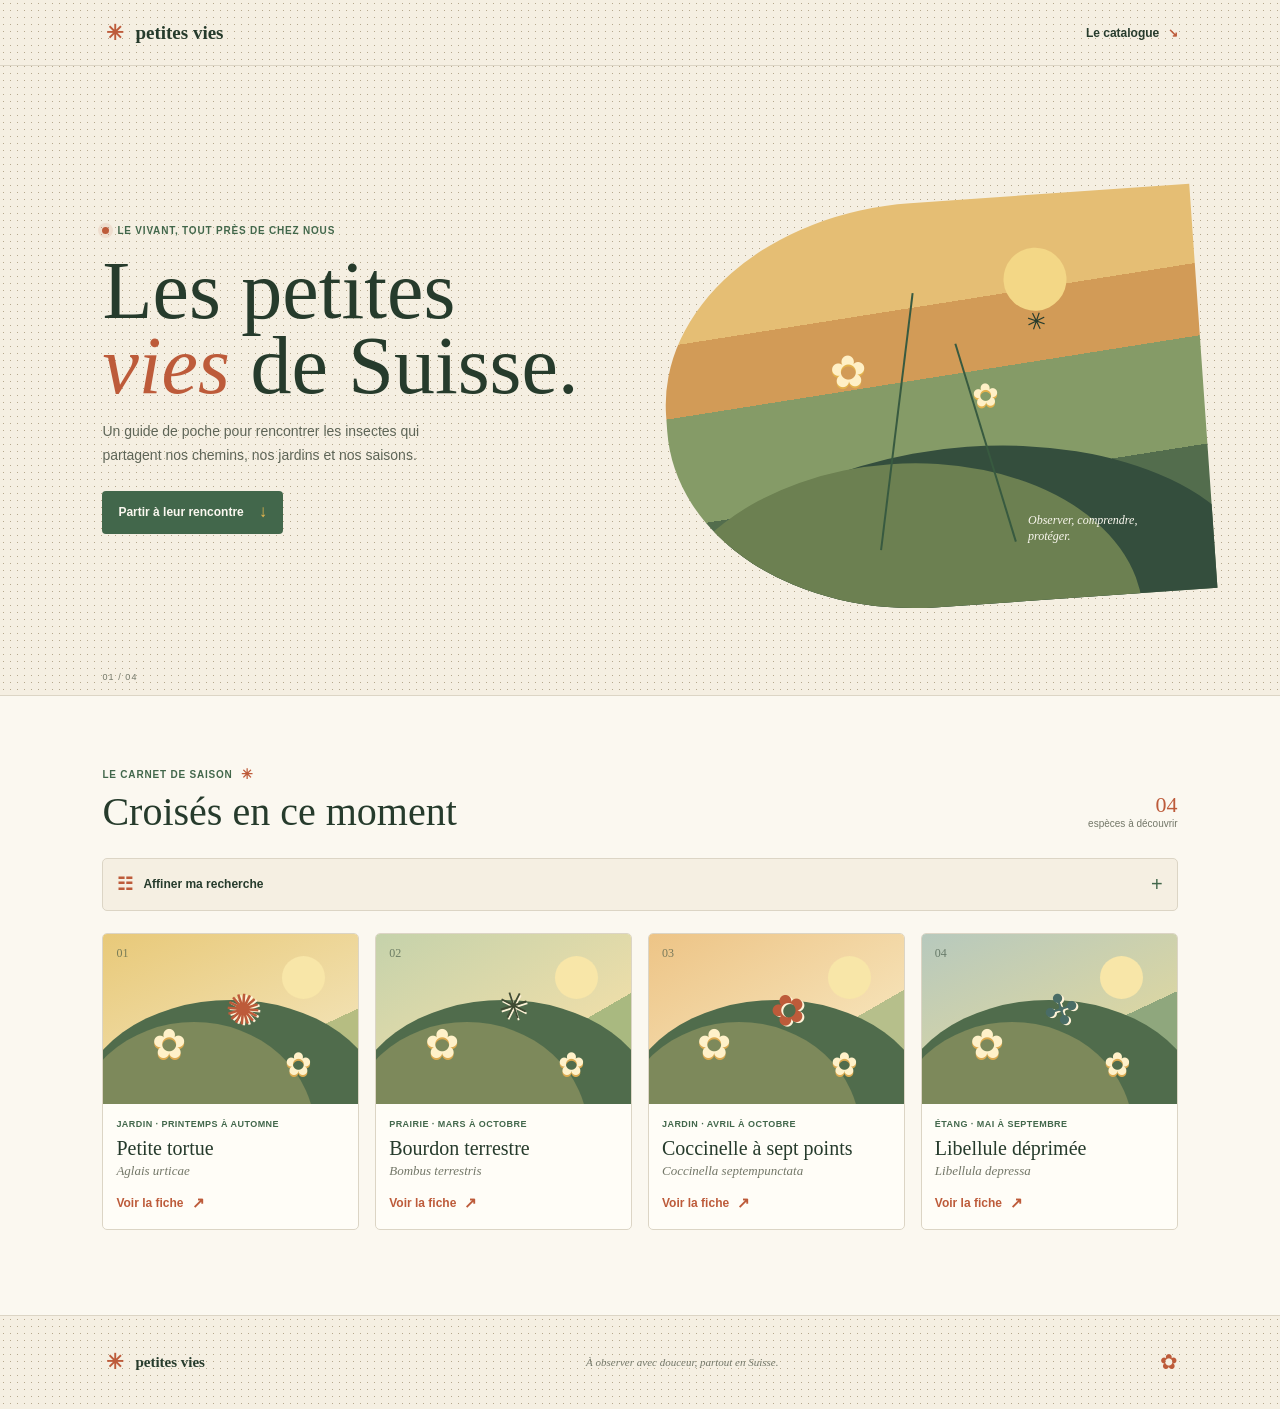
==== application/Design/maquettes/accueil.html @ d9ea221c "mise en page pour le rendu (pas terminé)" ====
<!doctype html>
<html lang="fr">
<head>
	<meta charset="utf-8">
	<meta name="viewport" content="width=device-width, initial-scale=1">
	<meta name="theme-color" content="#f5efe2">
	<title>Petites vies — Insectes de Suisse</title>
	<link rel="stylesheet" href="css/smth.css">
</head>
<body>
	<header class="site-header">
		<a class="wordmark" href="accueil.html" aria-label="Petites vies, accueil">
			<span class="wordmark-mark" aria-hidden="true">✳</span>
			<span>petites vies</span>
		</a>
		<a class="about-link" href="#catalogue">Le catalogue <span aria-hidden="true">↘</span></a>
	</header>

	<main>
		<section class="intro" aria-labelledby="page-title">
			<div class="intro-copy">
				<p class="eyebrow"><span class="eyebrow-dot"></span> Le vivant, tout près de chez nous</p>
				<h1 id="page-title">Les petites<br><em>vies</em> de Suisse.</h1>
				<p class="intro-text">Un guide de poche pour rencontrer les insectes qui partagent nos chemins, nos jardins et nos saisons.</p>
				<a class="scroll-link" href="#catalogue">Partir à leur rencontre <span aria-hidden="true">↓</span></a>
			</div>
			<div class="intro-still-life" role="img" aria-label="Illustration décorative d'une prairie ensoleillée">
				<span class="sun"></span>
				<span class="stem stem-one"></span>
				<span class="stem stem-two"></span>
				<span class="petal petal-one">✿</span>
				<span class="petal petal-two">✿</span>
				<span class="bee" aria-hidden="true">✳</span>
				<span class="still-life-caption">Observer, comprendre,<br>protéger.</span>
			</div>
			<span class="intro-index" aria-hidden="true">01 / 04</span>
		</section>

		<section class="catalogue" id="catalogue" aria-labelledby="catalogue-title">
			<div class="section-heading">
				<div>
					<p class="eyebrow">Le carnet de saison <span class="season-mark">✳</span></p>
					<h2 id="catalogue-title">Croisés en ce moment</h2>
				</div>
				<p class="result-count"><strong>04</strong> espèces à découvrir</p>
			</div>

			<details class="filter">
				<summary><span class="filter-icon" aria-hidden="true">☷</span> Affiner ma recherche <span class="filter-plus" aria-hidden="true">+</span></summary>
				<form class="filter-options" action="#catalogue">
					<label>Où les trouver
						<select name="region">
							<option>Toute la Suisse</option>
							<option>Jardin et prairie</option>
							<option>Forêt et lisière</option>
							<option>Montagne</option>
						</select>
					</label>
					<label>Quand les observer
						<select name="season">
							<option>Toute l’année</option>
							<option>Printemps</option>
							<option>Été</option>
							<option>Automne</option>
						</select>
					</label>
					<label>Cycle de vie
						<select name="cycle">
							<option>Tous les cycles</option>
							<option>Métamorphose complète</option>
							<option>Métamorphose incomplète</option>
						</select>
					</label>
					<button class="apply-filter" type="submit">Voir les espèces <span aria-hidden="true">→</span></button>
				</form>
			</details>

			<div class="species-grid">
				<article class="species-card card-butterfly">
					<div class="species-art art-butterfly" role="img" aria-label="Papillon aux ailes orange dans une prairie">
						<span class="art-sun"></span><span class="art-flower flower-a">✿</span><span class="art-flower flower-b">✿</span><span class="art-insect">✺</span>
						<span class="art-number">01</span>
					</div>
					<div class="species-info">
						<p class="species-meta">Jardin · Printemps à automne</p>
						<h3>Petite tortue</h3>
						<p class="latin-name">Aglais urticae</p>
						<a class="more-link" href="voirplus.html?espece=petite-tortue">Voir la fiche <span aria-hidden="true">↗</span></a>
					</div>
				</article>

				<article class="species-card card-bee">
					<div class="species-art art-bee" role="img" aria-label="Bourdon en vol près de fleurs">
						<span class="art-sun"></span><span class="art-flower flower-a">✿</span><span class="art-flower flower-b">✿</span><span class="art-insect">✳</span>
						<span class="art-number">02</span>
					</div>
					<div class="species-info">
						<p class="species-meta">Prairie · Mars à octobre</p>
						<h3>Bourdon terrestre</h3>
						<p class="latin-name">Bombus terrestris</p>
						<a class="more-link" href="voirplus.html?espece=bourdon-terrestre">Voir la fiche <span aria-hidden="true">↗</span></a>
					</div>
				</article>

				<article class="species-card card-ladybird">
					<div class="species-art art-ladybird" role="img" aria-label="Coccinelle posée sur une feuille">
						<span class="art-sun"></span><span class="art-flower flower-a">✿</span><span class="art-flower flower-b">✿</span><span class="art-insect">✿</span>
						<span class="art-number">03</span>
					</div>
					<div class="species-info">
						<p class="species-meta">Jardin · Avril à octobre</p>
						<h3>Coccinelle à sept points</h3>
						<p class="latin-name">Coccinella septempunctata</p>
						<a class="more-link" href="voirplus.html?espece=coccinelle-sept-points">Voir la fiche <span aria-hidden="true">↗</span></a>
					</div>
				</article>

				<article class="species-card card-dragonfly">
					<div class="species-art art-dragonfly" role="img" aria-label="Libellule près d'un point d'eau">
						<span class="art-sun"></span><span class="art-flower flower-a">✿</span><span class="art-flower flower-b">✿</span><span class="art-insect">✣</span>
						<span class="art-number">04</span>
					</div>
					<div class="species-info">
						<p class="species-meta">Étang · Mai à septembre</p>
						<h3>Libellule déprimée</h3>
						<p class="latin-name">Libellula depressa</p>
						<a class="more-link" href="voirplus.html?espece=libellule-deprimee">Voir la fiche <span aria-hidden="true">↗</span></a>
					</div>
				</article>
			</div>
		</section>
	</main>

	<footer class="site-footer">
		<a class="wordmark footer-wordmark" href="accueil.html"><span class="wordmark-mark" aria-hidden="true">✳</span><span>petites vies</span></a>
		<p>À observer avec douceur, partout en Suisse.</p>
		<span class="footer-flower" aria-hidden="true">✿</span>
	</footer>
</body>
</html>
---- application/Design/maquettes/css/smth.css ----
:root {
	color-scheme: light;
	--paper: #f5efe2;
	--paper-light: #fbf8f0;
	--ink: #263b2c;
	--muted: #737768;
	--leaf: #42674b;
	--leaf-light: #dce5cf;
	--tomato: #bd5b3a;
	--honey: #e6b64e;
	--line: #dcd5c5;
	--serif: Georgia, "Times New Roman", serif;
	--sans: "Trebuchet MS", "Segoe UI", sans-serif;
}

* {
	box-sizing: border-box;
}

html {
	scroll-behavior: smooth;
}

body {
	margin: 0;
	color: var(--ink);
	background-color: var(--paper);
	background-image: radial-gradient(#b5a88d 0.55px, transparent 0.55px);
	background-size: 7px 7px;
	font-family: var(--sans);
	-webkit-font-smoothing: antialiased;
}

a {
	color: inherit;
}

.site-header,
.site-footer {
	display: flex;
	align-items: center;
	justify-content: space-between;
	padding: 18px 22px;
}

.site-header {
	border-bottom: 1px solid var(--line);
}

.wordmark {
	display: inline-flex;
	align-items: center;
	gap: 8px;
	color: var(--ink);
	font-family: var(--serif);
	font-size: 19px;
	font-weight: 700;
	text-decoration: none;
}

.wordmark-mark {
	display: grid;
	width: 25px;
	aspect-ratio: 1;
	place-items: center;
	border-radius: 50%;
	color: var(--tomato);
	font-family: var(--sans);
	font-size: 21px;
}

.about-link,
.scroll-link,
.more-link {
	font-size: 12px;
	font-weight: 700;
	text-decoration: none;
}

.about-link span {
	margin-left: 5px;
	color: var(--tomato);
}

.intro {
	position: relative;
	display: grid;
	min-height: 670px;
	padding: 42px 22px 48px;
	align-items: center;
	overflow: hidden;
	border-bottom: 1px solid var(--line);
}

.intro-copy {
	position: relative;
	z-index: 1;
	max-width: 540px;
}

.eyebrow {
	display: flex;
	align-items: center;
	gap: 8px;
	margin: 0 0 18px;
	color: var(--leaf);
	font-size: 10px;
	font-weight: 800;
	letter-spacing: 0.08em;
	text-transform: uppercase;
}

.eyebrow-dot {
	width: 7px;
	aspect-ratio: 1;
	border-radius: 50%;
	background: var(--tomato);
	box-shadow: 0 0 0 4px #bd5b3a1c;
}

h1,
h2,
h3,
p {
	margin-top: 0;
}

h1,
h2,
h3 {
	font-family: var(--serif);
	font-weight: 500;
}

h1 {
	margin-bottom: 17px;
	font-size: clamp(52px, 14vw, 74px);
	line-height: 0.91;
}

h1 em {
	color: var(--tomato);
	font-weight: 400;
}

.intro-text {
	max-width: 350px;
	margin-bottom: 23px;
	color: #5e6557;
	font-size: 14px;
	line-height: 1.7;
}

.scroll-link {
	display: inline-flex;
	min-height: 43px;
	align-items: center;
	gap: 15px;
	padding: 0 16px;
	border-radius: 4px;
	background: var(--leaf);
	color: var(--paper-light);
	transition: background 160ms ease, transform 160ms ease;
}

.scroll-link:hover {
	transform: translateY(-2px);
	background: var(--ink);
}

.scroll-link span {
	color: var(--honey);
	font-size: 17px;
}

.intro-still-life {
	position: absolute;
	right: -13%;
	bottom: 29px;
	width: 78%;
	height: 270px;
	overflow: hidden;
	border-radius: 48% 0 0 48%;
	background: linear-gradient(175deg, #e5be74 0 28%, #d29b57 28% 44%, #859b67 44% 68%, #536d4d 68%);
	transform: rotate(-4deg);
}

.intro-still-life::before,
.intro-still-life::after {
	position: absolute;
	content: "";
	border-radius: 50%;
}

.intro-still-life::before {
	right: -8%;
	bottom: -39%;
	width: 105%;
	height: 78%;
	background: #344e3d;
}

.intro-still-life::after {
	right: 14%;
	bottom: -44%;
	width: 90%;
	height: 80%;
	background: #6c8051;
}

.sun {
	position: absolute;
	top: 13%;
	right: 24%;
	width: 63px;
	aspect-ratio: 1;
	border-radius: 50%;
	background: #f3d786;
}

.stem {
	position: absolute;
	z-index: 2;
	bottom: 15%;
	width: 2px;
	height: 64%;
	background: #385a40;
	transform-origin: bottom;
}

.stem-one {
	left: 38%;
	transform: rotate(11deg);
}

.stem-two {
	left: 63%;
	height: 51%;
	transform: rotate(-13deg);
}

.petal {
	position: absolute;
	z-index: 3;
	color: #fff0c6;
	font-size: 44px;
	text-shadow: 0 2px 0 #e3b24d;
}

.petal-one {
	top: 34%;
	left: 31%;
}

.petal-two {
	top: 44%;
	left: 57%;
	font-size: 32px;
}

.bee {
	position: absolute;
	z-index: 4;
	top: 28%;
	left: 68%;
	color: var(--ink);
	font-size: 24px;
	transform: rotate(23deg);
}

.still-life-caption {
	position: absolute;
	z-index: 4;
	right: 14%;
	bottom: 13%;
	color: var(--paper-light);
	font-family: var(--serif);
	font-size: 12px;
	font-style: italic;
	line-height: 1.35;
	transform: rotate(4deg);
}

.intro-index {
	position: absolute;
	bottom: 13px;
	left: 22px;
	color: var(--muted);
	font-size: 9px;
	letter-spacing: 0.12em;
}

.catalogue {
	padding: 54px 22px 66px;
	background: var(--paper-light);
}

.section-heading {
	display: flex;
	align-items: flex-end;
	justify-content: space-between;
	gap: 12px;
	margin-bottom: 22px;
}

.section-heading .eyebrow {
	margin-bottom: 10px;
}

.season-mark {
	color: var(--tomato);
	font-size: 14px;
}

h2 {
	max-width: 320px;
	margin-bottom: 0;
	font-size: 34px;
	line-height: 1.02;
}

.result-count {
	flex: none;
	margin: 0 0 4px;
	color: var(--muted);
	font-size: 10px;
	text-align: right;
}

.result-count strong {
	display: block;
	color: var(--tomato);
	font-family: var(--serif);
	font-size: 22px;
	font-weight: 500;
}

.filter {
	margin-bottom: 22px;
	border: 1px solid var(--line);
	border-radius: 5px;
	background: #f5efe2;
}

.filter summary {
	display: flex;
	min-height: 51px;
	align-items: center;
	gap: 10px;
	padding: 0 14px;
	cursor: pointer;
	font-size: 12px;
	font-weight: 700;
	list-style: none;
}

.filter summary::-webkit-details-marker {
	display: none;
}

.filter-icon {
	color: var(--tomato);
	font-size: 18px;
}

.filter-plus {
	margin-left: auto;
	color: var(--leaf);
	font-size: 20px;
	font-weight: 400;
	transition: transform 150ms ease;
}

.filter[open] .filter-plus {
	transform: rotate(45deg);
}

.filter-options {
	display: grid;
	gap: 13px;
	padding: 2px 14px 15px;
}

.filter-options label {
	display: grid;
	gap: 6px;
	color: var(--muted);
	font-size: 10px;
	font-weight: 700;
}

.filter-options select {
	width: 100%;
	min-height: 40px;
	padding: 0 10px;
	border: 1px solid var(--line);
	border-radius: 3px;
	background: var(--paper-light);
	color: var(--ink);
	font: inherit;
}

.apply-filter {
	min-height: 42px;
	padding: 0 13px;
	border: 0;
	border-radius: 3px;
	background: var(--tomato);
	color: white;
	cursor: pointer;
	font-family: var(--sans);
	font-size: 12px;
	font-weight: 700;
}

.apply-filter span {
	margin-left: 7px;
}

.species-grid {
	display: grid;
	grid-template-columns: 1fr;
	gap: 15px;
}

.species-card {
	overflow: hidden;
	border: 1px solid var(--line);
	border-radius: 5px;
	background: #fffdf7;
	animation: arrive 500ms both;
}

.species-card:nth-child(2) {
	animation-delay: 80ms;
}

.species-card:nth-child(3) {
	animation-delay: 160ms;
}

.species-card:nth-child(4) {
	animation-delay: 240ms;
}

.species-art {
	position: relative;
	min-height: 190px;
	overflow: hidden;
}

.species-art::before,
.species-art::after {
	position: absolute;
	content: "";
	border-radius: 50%;
}

.species-art::before {
	right: -10%;
	bottom: -69%;
	width: 120%;
	height: 130%;
	background: #506c4c;
}

.species-art::after {
	right: 17%;
	bottom: -82%;
	width: 95%;
	height: 130%;
	background: #7d895b;
}

.art-butterfly {
	background: linear-gradient(155deg, #e8c979, #f1dfad 67%, #b6bd82 67%);
}

.art-bee {
	background: linear-gradient(150deg, #c5d2ab, #ebdda9 65%, #a9b980 65%);
}

.art-ladybird {
	background: linear-gradient(150deg, #edc486, #f5dfb2 64%, #b6bf8b 64%);
}

.art-dragonfly {
	background: linear-gradient(155deg, #b7c9bd, #d8d5a5 61%, #8fa77d 61%);
}

.art-sun {
	position: absolute;
	top: 13%;
	right: 13%;
	width: 43px;
	aspect-ratio: 1;
	border-radius: 50%;
	background: #f8e6a8;
}

.art-flower {
	position: absolute;
	z-index: 2;
	color: #fff1c9;
	font-size: 41px;
	text-shadow: 0 2px 0 #dbaa51;
}

.flower-a {
	bottom: 21%;
	left: 19%;
}

.flower-b {
	right: 18%;
	bottom: 12%;
	font-size: 32px;
}

.art-insect {
	position: absolute;
	z-index: 3;
	top: 30%;
	left: 48%;
	color: var(--tomato);
	font-size: 42px;
	text-shadow: 1px 2px 0 #fff3d8;
	transform: rotate(-18deg);
}

.art-bee .art-insect {
	color: #404b33;
	font-size: 37px;
}

.art-dragonfly .art-insect {
	color: #496c66;
}

.art-number {
	position: absolute;
	z-index: 4;
	top: 12px;
	left: 13px;
	color: #3c5140a6;
	font-family: var(--serif);
	font-size: 12px;
}

.species-info {
	padding: 15px 15px 17px;
}

.species-meta {
	margin-bottom: 8px;
	color: var(--leaf);
	font-size: 9px;
	font-weight: 700;
	letter-spacing: 0.05em;
	text-transform: uppercase;
}

h3 {
	margin-bottom: 4px;
	font-size: 22px;
	line-height: 1.1;
}

.latin-name {
	margin-bottom: 14px;
	color: var(--muted);
	font-family: var(--serif);
	font-size: 13px;
	font-style: italic;
}

.more-link {
	display: inline-flex;
	align-items: center;
	gap: 8px;
	color: var(--tomato);
}

.more-link span {
	font-size: 15px;
	transition: transform 150ms ease;
}

.more-link:hover span {
	transform: translate(2px, -2px);
}

.site-footer {
	min-height: 83px;
	gap: 12px;
	border-top: 1px solid var(--line);
}

.footer-wordmark {
	font-size: 15px;
}

.site-footer p {
	margin: 0;
	color: var(--muted);
	font-family: var(--serif);
	font-size: 11px;
	font-style: italic;
	text-align: right;
}

.footer-flower {
	display: none;
	color: var(--tomato);
	font-size: 21px;
}

:focus-visible {
	outline: 3px solid var(--honey);
	outline-offset: 3px;
}

@keyframes arrive {
	from {
		opacity: 0;
		transform: translateY(9px);
	}
	to {
		opacity: 1;
		transform: translateY(0);
	}
}

@media (min-width: 640px) {
	.site-header,
	.site-footer {
		padding-right: 5vw;
		padding-left: 5vw;
	}

	.intro {
		min-height: 590px;
		padding: 70px 8vw 72px;
	}

	.intro-still-life {
		right: -4%;
		bottom: 12%;
		width: 53%;
		height: 360px;
	}

	.intro-index {
		left: 8vw;
	}

	.catalogue {
		padding: 70px 8vw 85px;
	}

	.filter-options {
		grid-template-columns: repeat(2, 1fr);
	}

	.species-grid {
		grid-template-columns: repeat(2, minmax(0, 1fr));
		gap: 18px;
	}

	.site-footer {
		min-height: 94px;
	}
}

@media (min-width: 1000px) {
	.site-header {
		padding: 20px 8vw;
	}

	.intro {
		min-height: 630px;
		grid-template-columns: 1fr 1fr;
		padding-right: 8vw;
		padding-left: 8vw;
	}

	h1 {
		font-size: 82px;
	}

	.intro-still-life {
		right: 6%;
		bottom: 14%;
		width: 42%;
		height: 405px;
	}

	.intro-index {
		left: 8vw;
	}

	.catalogue {
		padding-right: 8vw;
		padding-left: 8vw;
	}

	.section-heading {
		margin-bottom: 25px;
	}

	h2 {
		max-width: none;
		font-size: 40px;
	}

	.filter-options {
		grid-template-columns: repeat(4, minmax(0, 1fr));
		align-items: end;
	}

	.species-grid {
		grid-template-columns: repeat(4, minmax(0, 1fr));
		gap: 16px;
	}

	.species-art {
		min-height: 170px;
	}

	.species-info {
		padding: 15px 13px 17px;
	}

	h3 {
		font-size: 20px;
	}

	.site-footer {
		padding-right: 8vw;
		padding-left: 8vw;
	}

	.footer-flower {
		display: block;
	}
}

@media (prefers-reduced-motion: reduce) {
	*,
	*::before,
	*::after {
		scroll-behavior: auto !important;
		animation-duration: 0.01ms !important;
		animation-iteration-count: 1 !important;
		transition-duration: 0.01ms !important;
	}
}
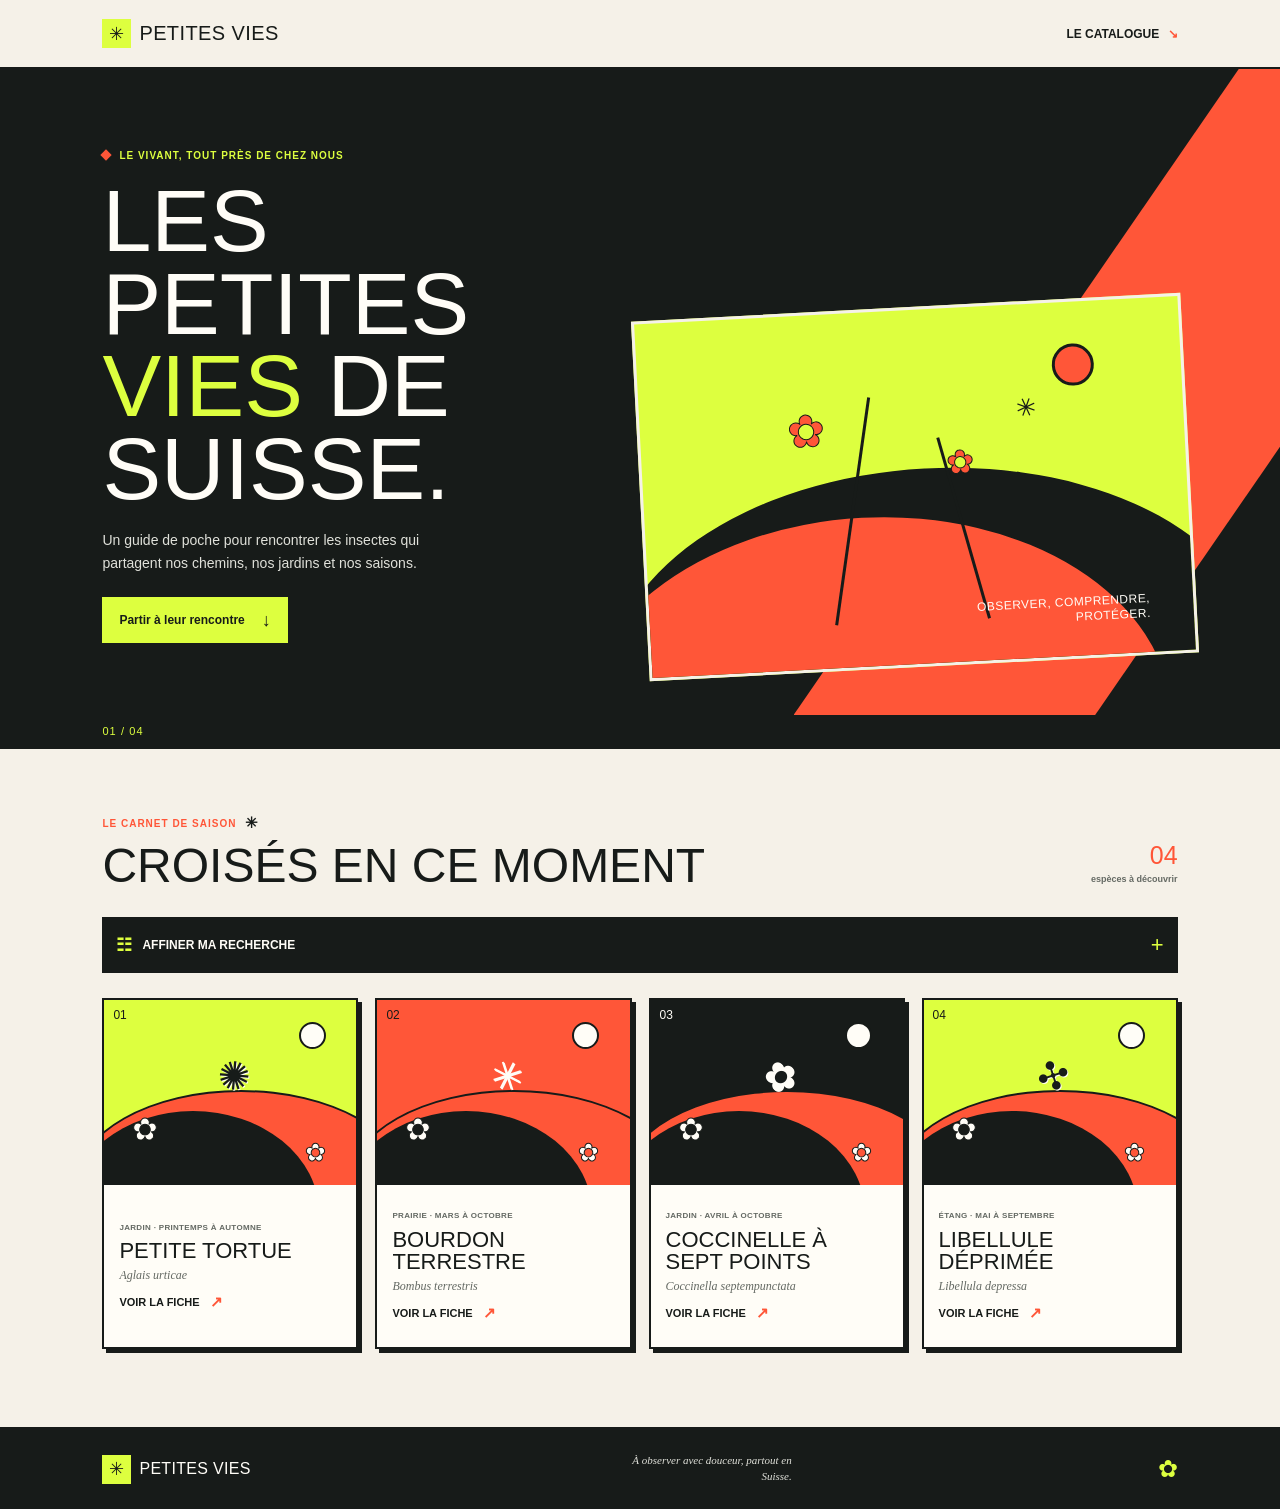
==== commit ff8ec85a: "creation des 3 maquettes finalisé" ====
--- a/application/Design/maquettes/accueil.html
+++ b/application/Design/maquettes/accueil.html
@@ -5,7 +5,7 @@
 	<meta name="viewport" content="width=device-width, initial-scale=1">
 	<meta name="theme-color" content="#f5efe2">
 	<title>Petites vies — Insectes de Suisse</title>
-	<link rel="stylesheet" href="css/smth.css">
+	<link rel="stylesheet" href="css/audacieux.css">
 </head>
 <body>
 	<header class="site-header">
--- a/application/Design/maquettes/css/audacieux.css
+++ b/application/Design/maquettes/css/audacieux.css
@@ -0,0 +1,784 @@
+:root {
+	color-scheme: light;
+	--ink: #171b19;
+	--paper: #f5f1e8;
+	--white: #fffdf7;
+	--acid: #ddff3f;
+	--coral: #ff5638;
+	--muted: #646963;
+	--line: #c9cbc2;
+	--serif: Georgia, "Times New Roman", serif;
+	--sans: "Trebuchet MS", "Segoe UI", sans-serif;
+	--display: Impact, "Arial Narrow", sans-serif;
+}
+
+* {
+	box-sizing: border-box;
+}
+
+html {
+	scroll-behavior: smooth;
+}
+
+body {
+	margin: 0;
+	color: var(--ink);
+	background: var(--paper);
+	font-family: var(--sans);
+	-webkit-font-smoothing: antialiased;
+}
+
+a {
+	color: inherit;
+}
+
+.site-header,
+.site-footer {
+	display: flex;
+	align-items: center;
+	justify-content: space-between;
+	gap: 16px;
+	padding: 15px 20px;
+}
+
+.site-header {
+	min-height: 65px;
+	border-bottom: 2px solid var(--ink);
+	background: var(--paper);
+}
+
+.wordmark {
+	display: inline-flex;
+	align-items: center;
+	gap: 8px;
+	color: var(--ink);
+	font-family: var(--display);
+	font-size: 20px;
+	letter-spacing: 0.02em;
+	text-decoration: none;
+	text-transform: uppercase;
+}
+
+.wordmark-mark {
+	display: grid;
+	width: 29px;
+	aspect-ratio: 1;
+	place-items: center;
+	background: var(--acid);
+	color: var(--ink);
+	font-family: var(--sans);
+	font-size: 18px;
+}
+
+.about-link,
+.scroll-link,
+.more-link {
+	font-size: 12px;
+	font-weight: 800;
+	text-decoration: none;
+}
+
+.about-link {
+	text-transform: uppercase;
+}
+
+.about-link span,
+.more-link span {
+	margin-left: 5px;
+	color: var(--coral);
+}
+
+.intro {
+	position: relative;
+	display: grid;
+	min-height: 735px;
+	align-content: start;
+	padding: 48px 20px 260px;
+	overflow: hidden;
+	background: var(--ink);
+	color: var(--white);
+}
+
+.intro::before {
+	position: absolute;
+	top: -10%;
+	right: -24%;
+	width: 62%;
+	height: 105%;
+	background: var(--coral);
+	clip-path: polygon(62% 0, 100% 0, 38% 100%, 0 100%);
+	content: "";
+}
+
+.intro-copy {
+	position: relative;
+	z-index: 2;
+	max-width: 540px;
+}
+
+.eyebrow {
+	display: flex;
+	align-items: center;
+	gap: 9px;
+	margin: 0 0 19px;
+	color: var(--acid);
+	font-size: 10px;
+	font-weight: 800;
+	letter-spacing: 0.1em;
+	text-transform: uppercase;
+}
+
+.eyebrow-dot {
+	width: 8px;
+	aspect-ratio: 1;
+	background: var(--coral);
+	transform: rotate(45deg);
+}
+
+h1,
+h2,
+h3,
+p {
+	margin-top: 0;
+}
+
+h1,
+h2,
+h3 {
+	font-family: var(--display);
+	font-weight: 400;
+	text-transform: uppercase;
+}
+
+h1 {
+	max-width: 560px;
+	margin-bottom: 18px;
+	font-size: 52px;
+	line-height: 0.94;
+}
+
+h1 em {
+	color: var(--acid);
+	font-style: normal;
+}
+
+.intro-text {
+	max-width: 340px;
+	margin-bottom: 22px;
+	color: #e0e1da;
+	font-size: 14px;
+	line-height: 1.65;
+}
+
+.scroll-link {
+	display: inline-flex;
+	min-height: 46px;
+	align-items: center;
+	gap: 17px;
+	padding: 0 15px;
+	border: 2px solid var(--acid);
+	background: var(--acid);
+	color: var(--ink);
+	transition: background 150ms ease, color 150ms ease;
+}
+
+.scroll-link:hover {
+	background: var(--ink);
+	color: var(--acid);
+}
+
+.scroll-link span {
+	font-size: 18px;
+}
+
+.intro-still-life {
+	position: absolute;
+	z-index: 1;
+	right: 5%;
+	bottom: 35px;
+	width: 86%;
+	height: 205px;
+	overflow: hidden;
+	border: 3px solid var(--paper);
+	background: var(--acid);
+	transform: rotate(-3deg);
+}
+
+.intro-still-life::before,
+.intro-still-life::after {
+	position: absolute;
+	content: "";
+}
+
+.intro-still-life::before {
+	right: -12%;
+	bottom: -60%;
+	width: 120%;
+	height: 115%;
+	border-radius: 50%;
+	background: var(--ink);
+}
+
+.intro-still-life::after {
+	right: 5%;
+	bottom: -78%;
+	width: 110%;
+	height: 120%;
+	border-radius: 50%;
+	background: var(--coral);
+}
+
+.sun {
+	position: absolute;
+	top: 12%;
+	right: 16%;
+	width: 42px;
+	aspect-ratio: 1;
+	border: 3px solid var(--ink);
+	border-radius: 50%;
+	background: var(--coral);
+}
+
+.stem {
+	position: absolute;
+	z-index: 2;
+	bottom: 12%;
+	width: 3px;
+	height: 65%;
+	background: var(--ink);
+	transform-origin: bottom;
+}
+
+.stem-one {
+	left: 34%;
+	transform: rotate(11deg);
+}
+
+.stem-two {
+	left: 62%;
+	height: 53%;
+	transform: rotate(-13deg);
+}
+
+.petal {
+	position: absolute;
+	z-index: 3;
+	color: var(--coral);
+	font-size: 45px;
+	-webkit-text-stroke: 1px var(--ink);
+}
+
+.petal-one {
+	top: 25%;
+	left: 27%;
+}
+
+.petal-two {
+	top: 38%;
+	left: 56%;
+	font-size: 33px;
+}
+
+.bee {
+	position: absolute;
+	z-index: 4;
+	top: 25%;
+	left: 69%;
+	color: var(--ink);
+	font-size: 25px;
+	transform: rotate(23deg);
+}
+
+.still-life-caption {
+	position: absolute;
+	z-index: 4;
+	right: 8%;
+	bottom: 9%;
+	color: var(--white);
+	font-family: var(--display);
+	font-size: 12px;
+	letter-spacing: 0.04em;
+	line-height: 1.2;
+	text-align: right;
+	text-transform: uppercase;
+}
+
+.intro-index {
+	position: absolute;
+	z-index: 2;
+	bottom: 12px;
+	left: 20px;
+	color: var(--acid);
+	font-family: var(--display);
+	font-size: 11px;
+	letter-spacing: 0.1em;
+}
+
+.catalogue {
+	padding: 48px 20px 60px;
+	background: var(--paper);
+}
+
+.section-heading {
+	display: flex;
+	align-items: flex-end;
+	justify-content: space-between;
+	gap: 12px;
+	margin-bottom: 23px;
+}
+
+.section-heading .eyebrow {
+	margin-bottom: 10px;
+	color: var(--coral);
+}
+
+.season-mark {
+	color: var(--ink);
+	font-size: 15px;
+}
+
+h2 {
+	max-width: 300px;
+	margin-bottom: 0;
+	font-size: 34px;
+	line-height: 0.98;
+}
+
+.result-count {
+	flex: none;
+	margin: 0 0 3px;
+	color: var(--muted);
+	font-size: 9px;
+	font-weight: 700;
+	line-height: 1.4;
+	text-align: right;
+}
+
+.result-count strong {
+	display: block;
+	color: var(--coral);
+	font-family: var(--display);
+	font-size: 25px;
+	font-weight: 400;
+}
+
+.filter {
+	margin-bottom: 25px;
+	border: 2px solid var(--ink);
+	background: var(--white);
+}
+
+.filter summary {
+	display: flex;
+	min-height: 52px;
+	align-items: center;
+	gap: 10px;
+	padding: 0 12px;
+	background: var(--ink);
+	color: var(--white);
+	cursor: pointer;
+	font-size: 12px;
+	font-weight: 800;
+	list-style: none;
+	text-transform: uppercase;
+}
+
+.filter summary::-webkit-details-marker {
+	display: none;
+}
+
+.filter-icon {
+	color: var(--acid);
+	font-size: 18px;
+}
+
+.filter-plus {
+	margin-left: auto;
+	color: var(--acid);
+	font-size: 22px;
+	font-weight: 400;
+	transition: transform 150ms ease;
+}
+
+.filter[open] .filter-plus {
+	transform: rotate(45deg);
+}
+
+.filter-options {
+	display: grid;
+	gap: 13px;
+	padding: 14px;
+}
+
+.filter-options label {
+	display: grid;
+	gap: 6px;
+	color: var(--ink);
+	font-size: 10px;
+	font-weight: 800;
+	text-transform: uppercase;
+}
+
+.filter-options select {
+	width: 100%;
+	min-height: 42px;
+	padding: 0 10px;
+	border: 1px solid var(--ink);
+	border-radius: 0;
+	background: var(--white);
+	color: var(--ink);
+	font: 12px var(--sans);
+}
+
+.apply-filter {
+	min-height: 44px;
+	padding: 0 13px;
+	border: 2px solid var(--coral);
+	background: var(--coral);
+	color: var(--ink);
+	cursor: pointer;
+	font-family: var(--sans);
+	font-size: 12px;
+	font-weight: 800;
+	text-transform: uppercase;
+}
+
+.apply-filter span {
+	margin-left: 7px;
+	font-size: 17px;
+}
+
+.species-grid {
+	display: grid;
+	grid-template-columns: 1fr;
+	gap: 14px;
+}
+
+.species-card {
+	display: grid;
+	grid-template-columns: minmax(112px, 38%) minmax(0, 1fr);
+	min-width: 0;
+	min-height: 156px;
+	border: 2px solid var(--ink);
+	background: var(--white);
+	box-shadow: 4px 4px 0 var(--ink);
+}
+
+.species-art {
+	position: relative;
+	min-height: 152px;
+	overflow: hidden;
+	background: var(--acid);
+}
+
+.art-butterfly {
+	background: var(--acid);
+}
+
+.art-bee {
+	background: var(--coral);
+}
+
+.art-ladybird {
+	background: var(--ink);
+}
+
+.art-dragonfly {
+	background: var(--acid);
+}
+
+.species-art::before,
+.species-art::after {
+	position: absolute;
+	content: "";
+}
+
+.species-art::before {
+	right: -20%;
+	bottom: -51%;
+	width: 130%;
+	height: 100%;
+	border: 2px solid var(--ink);
+	border-radius: 50%;
+	background: var(--coral);
+}
+
+.species-art::after {
+	right: 15%;
+	bottom: -70%;
+	width: 100%;
+	height: 110%;
+	border-radius: 50%;
+	background: var(--ink);
+}
+
+.art-sun {
+	position: absolute;
+	z-index: 1;
+	top: 12%;
+	right: 12%;
+	width: 27px;
+	aspect-ratio: 1;
+	border: 2px solid var(--ink);
+	border-radius: 50%;
+	background: var(--white);
+}
+
+.art-flower {
+	position: absolute;
+	z-index: 2;
+	color: var(--white);
+	font-size: 31px;
+	-webkit-text-stroke: 1px var(--ink);
+}
+
+.flower-a {
+	bottom: 20%;
+	left: 11%;
+}
+
+.flower-b {
+	right: 12%;
+	bottom: 10%;
+	font-size: 25px;
+}
+
+.art-insect {
+	position: absolute;
+	z-index: 3;
+	top: 29%;
+	left: 45%;
+	color: var(--ink);
+	font-size: 39px;
+	text-shadow: 1px 1px 0 var(--white);
+	transform: rotate(-18deg);
+}
+
+.art-bee .art-insect,
+.art-ladybird .art-insect {
+	color: var(--white);
+}
+
+.art-number {
+	position: absolute;
+	z-index: 4;
+	top: 8px;
+	left: 9px;
+	color: var(--ink);
+	font-family: var(--display);
+	font-size: 12px;
+}
+
+.art-ladybird .art-number {
+	color: var(--white);
+}
+
+.species-info {
+	display: flex;
+	min-width: 0;
+	flex-direction: column;
+	align-items: flex-start;
+	justify-content: center;
+	padding: 12px 11px;
+}
+
+.species-meta {
+	margin-bottom: 7px;
+	color: var(--muted);
+	font-size: 8px;
+	font-weight: 800;
+	letter-spacing: 0.04em;
+	line-height: 1.45;
+	text-transform: uppercase;
+}
+
+h3 {
+	margin-bottom: 5px;
+	font-size: 20px;
+	line-height: 1.02;
+}
+
+.latin-name {
+	margin-bottom: 10px;
+	color: var(--muted);
+	font-family: var(--serif);
+	font-size: 12px;
+	font-style: italic;
+}
+
+.more-link {
+	display: inline-flex;
+	align-items: center;
+	gap: 5px;
+	color: var(--ink);
+	font-size: 11px;
+	text-transform: uppercase;
+}
+
+.more-link span {
+	color: var(--coral);
+	font-size: 15px;
+}
+
+.site-footer {
+	min-height: 82px;
+	border-top: 2px solid var(--ink);
+	background: var(--ink);
+	color: var(--white);
+}
+
+.footer-wordmark {
+	color: var(--white);
+	font-size: 16px;
+}
+
+.site-footer p {
+	max-width: 175px;
+	margin: 0;
+	color: #e0e1da;
+	font-family: var(--serif);
+	font-size: 11px;
+	font-style: italic;
+	line-height: 1.45;
+	text-align: right;
+}
+
+.footer-flower {
+	display: none;
+	color: var(--acid);
+	font-size: 24px;
+}
+
+:focus-visible {
+	outline: 3px solid var(--coral);
+	outline-offset: 3px;
+}
+
+@media (min-width: 640px) {
+	.site-header,
+	.site-footer {
+		padding-right: 6vw;
+		padding-left: 6vw;
+	}
+
+	.intro {
+		min-height: 650px;
+		align-content: center;
+		padding: 65px 8vw 90px;
+	}
+
+	.intro-still-life {
+		right: 5%;
+		bottom: 9%;
+		width: 52%;
+		height: 300px;
+	}
+
+	.intro-index {
+		left: 8vw;
+	}
+
+	.catalogue {
+		padding: 65px 8vw 78px;
+	}
+
+	.section-heading {
+		margin-bottom: 28px;
+	}
+
+	.species-grid {
+		grid-template-columns: repeat(2, minmax(0, 1fr));
+		gap: 18px;
+	}
+
+	.species-card {
+		display: block;
+	}
+
+	.species-art {
+		min-height: 175px;
+	}
+
+	.species-info {
+		min-height: 150px;
+		padding: 15px;
+	}
+
+	.filter-options {
+		grid-template-columns: repeat(2, minmax(0, 1fr));
+		align-items: end;
+	}
+}
+
+@media (min-width: 1000px) {
+	.site-header {
+		padding: 19px 8vw;
+	}
+
+	.intro {
+		min-height: 680px;
+		grid-template-columns: 1fr 1fr;
+		padding-right: 8vw;
+		padding-left: 8vw;
+	}
+
+	h1 {
+		font-size: 88px;
+	}
+
+	.intro-still-life {
+		right: 7%;
+		bottom: 12%;
+		width: 43%;
+		height: 360px;
+	}
+
+	.catalogue {
+		padding-right: 8vw;
+		padding-left: 8vw;
+	}
+
+	h2 {
+		max-width: none;
+		font-size: 48px;
+	}
+
+	.filter-options {
+		grid-template-columns: repeat(4, minmax(0, 1fr));
+	}
+
+	.species-grid {
+		grid-template-columns: repeat(4, minmax(0, 1fr));
+		gap: 17px;
+	}
+
+	.species-art {
+		min-height: 185px;
+	}
+
+	.species-info {
+		min-height: 162px;
+	}
+
+	h3 {
+		font-size: 22px;
+	}
+
+	.site-footer {
+		padding-right: 8vw;
+		padding-left: 8vw;
+	}
+
+	.footer-flower {
+		display: block;
+	}
+}
+
+@media (prefers-reduced-motion: reduce) {
+	*,
+	*::before,
+	*::after {
+		scroll-behavior: auto !important;
+		transition-duration: 0.01ms !important;
+	}
+}
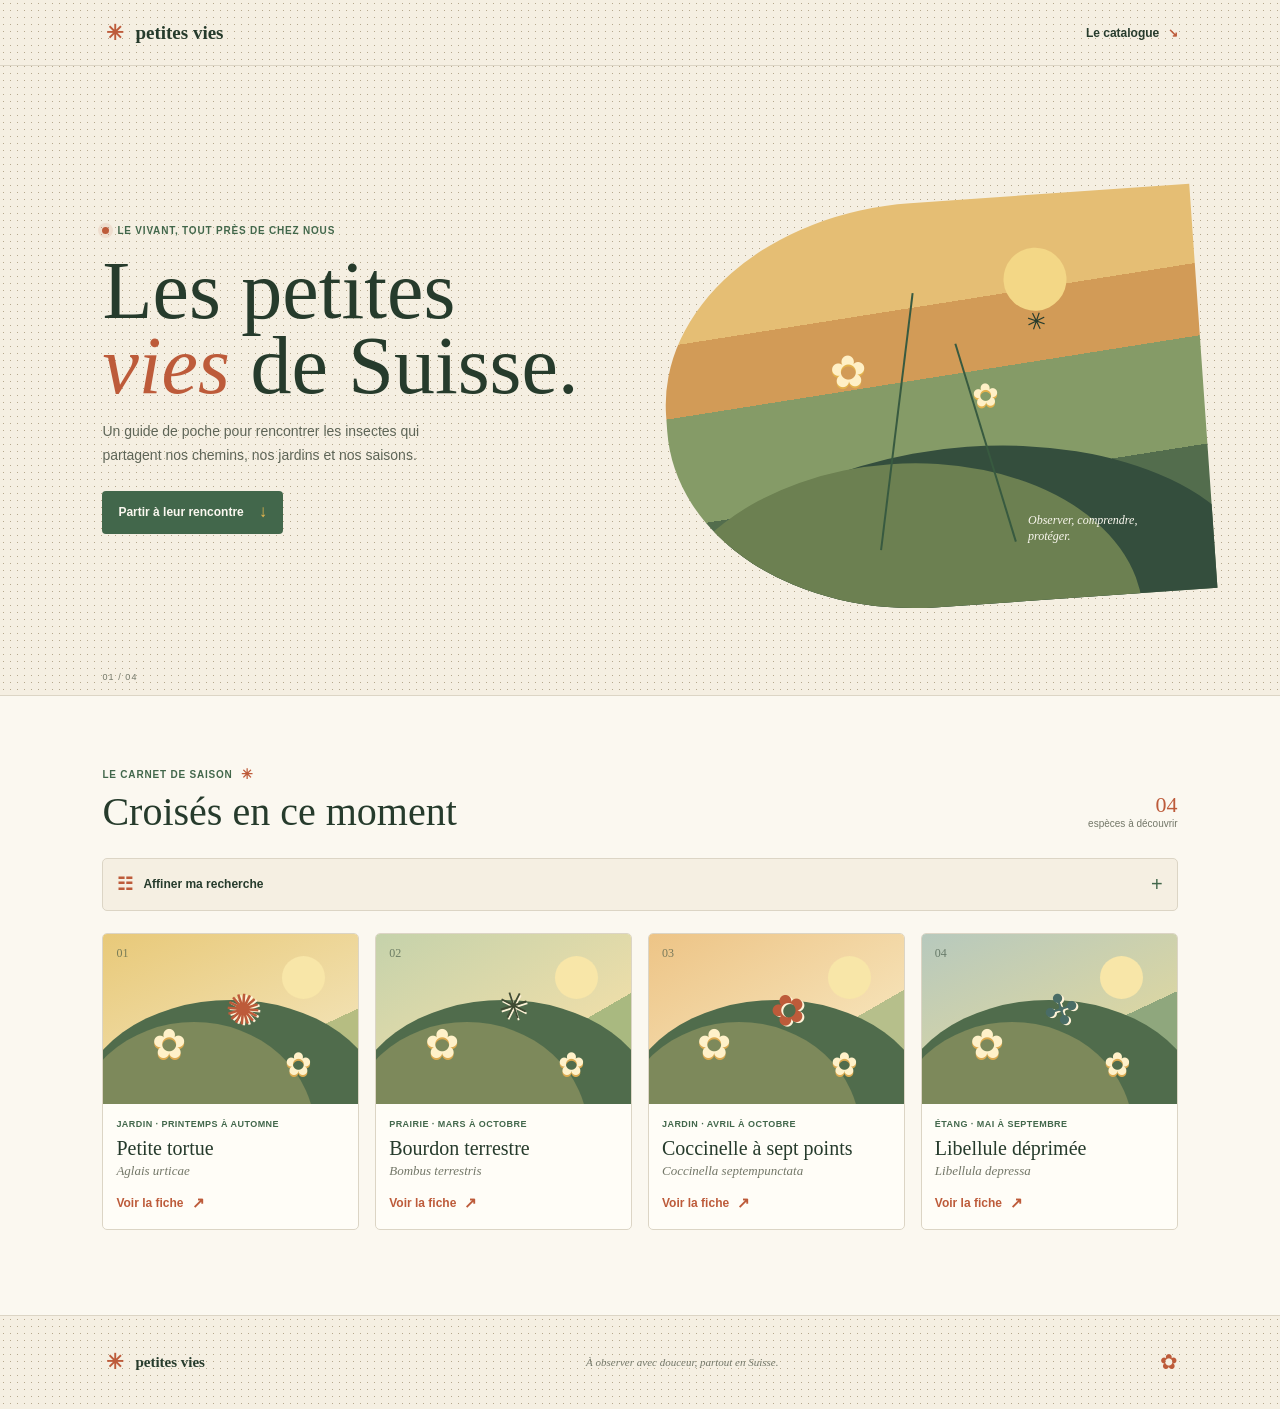
==== commit afa84474: "finalisation du rendu design." ====
--- a/application/Design/maquettes/accueil.html
+++ b/application/Design/maquettes/accueil.html
@@ -5,7 +5,7 @@
 	<meta name="viewport" content="width=device-width, initial-scale=1">
 	<meta name="theme-color" content="#f5efe2">
 	<title>Petites vies — Insectes de Suisse</title>
-	<link rel="stylesheet" href="css/audacieux.css">
+	<link rel="stylesheet" href="css/chaleureux.css">
 </head>
 <body>
 	<header class="site-header">
--- a/application/Design/maquettes/css/chaleureux.css
+++ b/application/Design/maquettes/css/chaleureux.css
@@ -0,0 +1,1134 @@
+:root {
+	color-scheme: light;
+	--paper: #f5efe2;
+	--paper-light: #fbf8f0;
+	--ink: #263b2c;
+	--muted: #737768;
+	--leaf: #42674b;
+	--leaf-light: #dce5cf;
+	--tomato: #bd5b3a;
+	--honey: #e6b64e;
+	--line: #dcd5c5;
+	--serif: Georgia, "Times New Roman", serif;
+	--sans: "Trebuchet MS", "Segoe UI", sans-serif;
+}
+
+* {
+	box-sizing: border-box;
+}
+
+html {
+	scroll-behavior: smooth;
+}
+
+body {
+	margin: 0;
+	color: var(--ink);
+	background-color: var(--paper);
+	background-image: radial-gradient(#b5a88d 0.55px, transparent 0.55px);
+	background-size: 7px 7px;
+	font-family: var(--sans);
+	-webkit-font-smoothing: antialiased;
+}
+
+a {
+	color: inherit;
+}
+
+.site-header,
+.site-footer {
+	display: flex;
+	align-items: center;
+	justify-content: space-between;
+	padding: 18px 22px;
+}
+
+.site-header {
+	border-bottom: 1px solid var(--line);
+}
+
+.wordmark {
+	display: inline-flex;
+	align-items: center;
+	gap: 8px;
+	color: var(--ink);
+	font-family: var(--serif);
+	font-size: 19px;
+	font-weight: 700;
+	text-decoration: none;
+}
+
+.wordmark-mark {
+	display: grid;
+	width: 25px;
+	aspect-ratio: 1;
+	place-items: center;
+	border-radius: 50%;
+	color: var(--tomato);
+	font-family: var(--sans);
+	font-size: 21px;
+}
+
+.about-link,
+.scroll-link,
+.more-link {
+	font-size: 12px;
+	font-weight: 700;
+	text-decoration: none;
+}
+
+.about-link span {
+	margin-left: 5px;
+	color: var(--tomato);
+}
+
+.intro {
+	position: relative;
+	display: grid;
+	min-height: 670px;
+	padding: 42px 22px 48px;
+	align-items: center;
+	overflow: hidden;
+	border-bottom: 1px solid var(--line);
+}
+
+.intro-copy {
+	position: relative;
+	z-index: 1;
+	max-width: 540px;
+}
+
+.eyebrow {
+	display: flex;
+	align-items: center;
+	gap: 8px;
+	margin: 0 0 18px;
+	color: var(--leaf);
+	font-size: 10px;
+	font-weight: 800;
+	letter-spacing: 0.08em;
+	text-transform: uppercase;
+}
+
+.eyebrow-dot {
+	width: 7px;
+	aspect-ratio: 1;
+	border-radius: 50%;
+	background: var(--tomato);
+	box-shadow: 0 0 0 4px #bd5b3a1c;
+}
+
+h1,
+h2,
+h3,
+p {
+	margin-top: 0;
+}
+
+h1,
+h2,
+h3 {
+	font-family: var(--serif);
+	font-weight: 500;
+}
+
+h1 {
+	margin-bottom: 17px;
+	font-size: clamp(52px, 14vw, 74px);
+	line-height: 0.91;
+}
+
+h1 em {
+	color: var(--tomato);
+	font-weight: 400;
+}
+
+.intro-text {
+	max-width: 350px;
+	margin-bottom: 23px;
+	color: #5e6557;
+	font-size: 14px;
+	line-height: 1.7;
+}
+
+.scroll-link {
+	display: inline-flex;
+	min-height: 43px;
+	align-items: center;
+	gap: 15px;
+	padding: 0 16px;
+	border-radius: 4px;
+	background: var(--leaf);
+	color: var(--paper-light);
+	transition: background 160ms ease, transform 160ms ease;
+}
+
+.scroll-link:hover {
+	transform: translateY(-2px);
+	background: var(--ink);
+}
+
+.scroll-link span {
+	color: var(--honey);
+	font-size: 17px;
+}
+
+.intro-still-life {
+	position: absolute;
+	right: -13%;
+	bottom: 29px;
+	width: 78%;
+	height: 270px;
+	overflow: hidden;
+	border-radius: 48% 0 0 48%;
+	background: linear-gradient(175deg, #e5be74 0 28%, #d29b57 28% 44%, #859b67 44% 68%, #536d4d 68%);
+	transform: rotate(-4deg);
+}
+
+.intro-still-life::before,
+.intro-still-life::after {
+	position: absolute;
+	content: "";
+	border-radius: 50%;
+}
+
+.intro-still-life::before {
+	right: -8%;
+	bottom: -39%;
+	width: 105%;
+	height: 78%;
+	background: #344e3d;
+}
+
+.intro-still-life::after {
+	right: 14%;
+	bottom: -44%;
+	width: 90%;
+	height: 80%;
+	background: #6c8051;
+}
+
+.sun {
+	position: absolute;
+	top: 13%;
+	right: 24%;
+	width: 63px;
+	aspect-ratio: 1;
+	border-radius: 50%;
+	background: #f3d786;
+}
+
+.stem {
+	position: absolute;
+	z-index: 2;
+	bottom: 15%;
+	width: 2px;
+	height: 64%;
+	background: #385a40;
+	transform-origin: bottom;
+}
+
+.stem-one {
+	left: 38%;
+	transform: rotate(11deg);
+}
+
+.stem-two {
+	left: 63%;
+	height: 51%;
+	transform: rotate(-13deg);
+}
+
+.petal {
+	position: absolute;
+	z-index: 3;
+	color: #fff0c6;
+	font-size: 44px;
+	text-shadow: 0 2px 0 #e3b24d;
+}
+
+.petal-one {
+	top: 34%;
+	left: 31%;
+}
+
+.petal-two {
+	top: 44%;
+	left: 57%;
+	font-size: 32px;
+}
+
+.bee {
+	position: absolute;
+	z-index: 4;
+	top: 28%;
+	left: 68%;
+	color: var(--ink);
+	font-size: 24px;
+	transform: rotate(23deg);
+}
+
+.still-life-caption {
+	position: absolute;
+	z-index: 4;
+	right: 14%;
+	bottom: 13%;
+	color: var(--paper-light);
+	font-family: var(--serif);
+	font-size: 12px;
+	font-style: italic;
+	line-height: 1.35;
+	transform: rotate(4deg);
+}
+
+.intro-index {
+	position: absolute;
+	bottom: 13px;
+	left: 22px;
+	color: var(--muted);
+	font-size: 9px;
+	letter-spacing: 0.12em;
+}
+
+.catalogue {
+	padding: 54px 22px 66px;
+	background: var(--paper-light);
+}
+
+.section-heading {
+	display: flex;
+	align-items: flex-end;
+	justify-content: space-between;
+	gap: 12px;
+	margin-bottom: 22px;
+}
+
+.section-heading .eyebrow {
+	margin-bottom: 10px;
+}
+
+.season-mark {
+	color: var(--tomato);
+	font-size: 14px;
+}
+
+h2 {
+	max-width: 320px;
+	margin-bottom: 0;
+	font-size: 34px;
+	line-height: 1.02;
+}
+
+.result-count {
+	flex: none;
+	margin: 0 0 4px;
+	color: var(--muted);
+	font-size: 10px;
+	text-align: right;
+}
+
+.result-count strong {
+	display: block;
+	color: var(--tomato);
+	font-family: var(--serif);
+	font-size: 22px;
+	font-weight: 500;
+}
+
+.filter {
+	margin-bottom: 22px;
+	border: 1px solid var(--line);
+	border-radius: 5px;
+	background: #f5efe2;
+}
+
+.filter summary {
+	display: flex;
+	min-height: 51px;
+	align-items: center;
+	gap: 10px;
+	padding: 0 14px;
+	cursor: pointer;
+	font-size: 12px;
+	font-weight: 700;
+	list-style: none;
+}
+
+.filter summary::-webkit-details-marker {
+	display: none;
+}
+
+.filter-icon {
+	color: var(--tomato);
+	font-size: 18px;
+}
+
+.filter-plus {
+	margin-left: auto;
+	color: var(--leaf);
+	font-size: 20px;
+	font-weight: 400;
+	transition: transform 150ms ease;
+}
+
+.filter[open] .filter-plus {
+	transform: rotate(45deg);
+}
+
+.filter-options {
+	display: grid;
+	gap: 13px;
+	padding: 2px 14px 15px;
+}
+
+.filter-options label {
+	display: grid;
+	gap: 6px;
+	color: var(--muted);
+	font-size: 10px;
+	font-weight: 700;
+}
+
+.filter-options select {
+	width: 100%;
+	min-height: 40px;
+	padding: 0 10px;
+	border: 1px solid var(--line);
+	border-radius: 3px;
+	background: var(--paper-light);
+	color: var(--ink);
+	font: inherit;
+}
+
+.apply-filter {
+	min-height: 42px;
+	padding: 0 13px;
+	border: 0;
+	border-radius: 3px;
+	background: var(--tomato);
+	color: white;
+	cursor: pointer;
+	font-family: var(--sans);
+	font-size: 12px;
+	font-weight: 700;
+}
+
+.apply-filter span {
+	margin-left: 7px;
+}
+
+.species-grid {
+	display: grid;
+	grid-template-columns: 1fr;
+	gap: 15px;
+}
+
+.species-card {
+	overflow: hidden;
+	border: 1px solid var(--line);
+	border-radius: 5px;
+	background: #fffdf7;
+	animation: arrive 500ms both;
+}
+
+.species-card:nth-child(2) {
+	animation-delay: 80ms;
+}
+
+.species-card:nth-child(3) {
+	animation-delay: 160ms;
+}
+
+.species-card:nth-child(4) {
+	animation-delay: 240ms;
+}
+
+.species-art {
+	position: relative;
+	min-height: 190px;
+	overflow: hidden;
+}
+
+.species-art::before,
+.species-art::after {
+	position: absolute;
+	content: "";
+	border-radius: 50%;
+}
+
+.species-art::before {
+	right: -10%;
+	bottom: -69%;
+	width: 120%;
+	height: 130%;
+	background: #506c4c;
+}
+
+.species-art::after {
+	right: 17%;
+	bottom: -82%;
+	width: 95%;
+	height: 130%;
+	background: #7d895b;
+}
+
+.art-butterfly {
+	background: linear-gradient(155deg, #e8c979, #f1dfad 67%, #b6bd82 67%);
+}
+
+.art-bee {
+	background: linear-gradient(150deg, #c5d2ab, #ebdda9 65%, #a9b980 65%);
+}
+
+.art-ladybird {
+	background: linear-gradient(150deg, #edc486, #f5dfb2 64%, #b6bf8b 64%);
+}
+
+.art-dragonfly {
+	background: linear-gradient(155deg, #b7c9bd, #d8d5a5 61%, #8fa77d 61%);
+}
+
+.art-sun {
+	position: absolute;
+	top: 13%;
+	right: 13%;
+	width: 43px;
+	aspect-ratio: 1;
+	border-radius: 50%;
+	background: #f8e6a8;
+}
+
+.art-flower {
+	position: absolute;
+	z-index: 2;
+	color: #fff1c9;
+	font-size: 41px;
+	text-shadow: 0 2px 0 #dbaa51;
+}
+
+.flower-a {
+	bottom: 21%;
+	left: 19%;
+}
+
+.flower-b {
+	right: 18%;
+	bottom: 12%;
+	font-size: 32px;
+}
+
+.art-insect {
+	position: absolute;
+	z-index: 3;
+	top: 30%;
+	left: 48%;
+	color: var(--tomato);
+	font-size: 42px;
+	text-shadow: 1px 2px 0 #fff3d8;
+	transform: rotate(-18deg);
+}
+
+.art-bee .art-insect {
+	color: #404b33;
+	font-size: 37px;
+}
+
+.art-dragonfly .art-insect {
+	color: #496c66;
+}
+
+.art-number {
+	position: absolute;
+	z-index: 4;
+	top: 12px;
+	left: 13px;
+	color: #3c5140a6;
+	font-family: var(--serif);
+	font-size: 12px;
+}
+
+.species-info {
+	padding: 15px 15px 17px;
+}
+
+.species-meta {
+	margin-bottom: 8px;
+	color: var(--leaf);
+	font-size: 9px;
+	font-weight: 700;
+	letter-spacing: 0.05em;
+	text-transform: uppercase;
+}
+
+h3 {
+	margin-bottom: 4px;
+	font-size: 22px;
+	line-height: 1.1;
+}
+
+.latin-name {
+	margin-bottom: 14px;
+	color: var(--muted);
+	font-family: var(--serif);
+	font-size: 13px;
+	font-style: italic;
+}
+
+.more-link {
+	display: inline-flex;
+	align-items: center;
+	gap: 8px;
+	color: var(--tomato);
+}
+
+.more-link span {
+	font-size: 15px;
+	transition: transform 150ms ease;
+}
+
+.more-link:hover span {
+	transform: translate(2px, -2px);
+}
+
+.site-footer {
+	min-height: 83px;
+	gap: 12px;
+	border-top: 1px solid var(--line);
+}
+
+.footer-wordmark {
+	font-size: 15px;
+}
+
+.site-footer p {
+	margin: 0;
+	color: var(--muted);
+	font-family: var(--serif);
+	font-size: 11px;
+	font-style: italic;
+	text-align: right;
+}
+
+.footer-flower {
+	display: none;
+	color: var(--tomato);
+	font-size: 21px;
+}
+
+:focus-visible {
+	outline: 3px solid var(--honey);
+	outline-offset: 3px;
+}
+
+@keyframes arrive {
+	from {
+		opacity: 0;
+		transform: translateY(9px);
+	}
+	to {
+		opacity: 1;
+		transform: translateY(0);
+	}
+}
+
+@media (min-width: 640px) {
+	.site-header,
+	.site-footer {
+		padding-right: 5vw;
+		padding-left: 5vw;
+	}
+
+	.intro {
+		min-height: 590px;
+		padding: 70px 8vw 72px;
+	}
+
+	.intro-still-life {
+		right: -4%;
+		bottom: 12%;
+		width: 53%;
+		height: 360px;
+	}
+
+	.intro-index {
+		left: 8vw;
+	}
+
+	.catalogue {
+		padding: 70px 8vw 85px;
+	}
+
+	.filter-options {
+		grid-template-columns: repeat(2, 1fr);
+	}
+
+	.species-grid {
+		grid-template-columns: repeat(2, minmax(0, 1fr));
+		gap: 18px;
+	}
+
+	.site-footer {
+		min-height: 94px;
+	}
+}
+
+@media (min-width: 1000px) {
+	.site-header {
+		padding: 20px 8vw;
+	}
+
+	.intro {
+		min-height: 630px;
+		grid-template-columns: 1fr 1fr;
+		padding-right: 8vw;
+		padding-left: 8vw;
+	}
+
+	h1 {
+		font-size: 82px;
+	}
+
+	.intro-still-life {
+		right: 6%;
+		bottom: 14%;
+		width: 42%;
+		height: 405px;
+	}
+
+	.intro-index {
+		left: 8vw;
+	}
+
+	.catalogue {
+		padding-right: 8vw;
+		padding-left: 8vw;
+	}
+
+	.section-heading {
+		margin-bottom: 25px;
+	}
+
+	h2 {
+		max-width: none;
+		font-size: 40px;
+	}
+
+	.filter-options {
+		grid-template-columns: repeat(4, minmax(0, 1fr));
+		align-items: end;
+	}
+
+	.species-grid {
+		grid-template-columns: repeat(4, minmax(0, 1fr));
+		gap: 16px;
+	}
+
+	.species-art {
+		min-height: 170px;
+	}
+
+	.species-info {
+		padding: 15px 13px 17px;
+	}
+
+	h3 {
+		font-size: 20px;
+	}
+
+	.site-footer {
+		padding-right: 8vw;
+		padding-left: 8vw;
+	}
+
+	.footer-flower {
+		display: block;
+	}
+}
+
+@media (prefers-reduced-motion: reduce) {
+	*,
+	*::before,
+	*::after {
+		scroll-behavior: auto !important;
+		animation-duration: 0.01ms !important;
+		animation-iteration-count: 1 !important;
+		transition-duration: 0.01ms !important;
+	}
+}
+.detail-page {
+	max-width: 1220px;
+	margin: 0 auto;
+	padding: 27px 22px 54px;
+}
+
+.back-link,
+.next-link {
+	display: inline-flex;
+	min-height: 38px;
+	align-items: center;
+	gap: 9px;
+	color: var(--leaf);
+	font-size: 12px;
+	font-weight: 700;
+	text-decoration: none;
+}
+
+.back-link span,
+.next-link span {
+	color: var(--tomato);
+	font-size: 17px;
+}
+
+.back-link:hover,
+.next-link:hover {
+	color: var(--tomato);
+}
+
+.detail-layout {
+	display: grid;
+	gap: 28px;
+	margin-top: 16px;
+}
+
+.detail-art {
+	position: relative;
+	min-height: 310px;
+	overflow: hidden;
+	border: 1px solid #d5c9a9;
+	border-radius: 5px;
+	background: linear-gradient(155deg, #e8c979, #f1dfad 67%, #b6bd82 67%);
+}
+
+.detail-art.art-bee {
+	background: linear-gradient(150deg, #c5d2ab, #ebdda9 65%, #a9b980 65%);
+}
+
+.detail-art.art-ladybird {
+	background: linear-gradient(150deg, #edc486, #f5dfb2 64%, #b6bf8b 64%);
+}
+
+.detail-art.art-dragonfly {
+	background: linear-gradient(155deg, #b7c9bd, #d8d5a5 61%, #8fa77d 61%);
+}
+
+.detail-art-sun {
+	position: absolute;
+	top: 12%;
+	right: 14%;
+	width: 70px;
+	aspect-ratio: 1;
+	border-radius: 50%;
+	background: #f8e6a8;
+}
+
+.detail-art-hill {
+	position: absolute;
+	right: -13%;
+	bottom: -44%;
+	width: 130%;
+	height: 85%;
+	border-radius: 50%;
+}
+
+.hill-back {
+	background: #506c4c;
+	transform: rotate(-9deg);
+}
+
+.hill-front {
+	right: 11%;
+	bottom: -54%;
+	width: 108%;
+	background: #7d895b;
+	transform: rotate(8deg);
+}
+
+.detail-stem {
+	position: absolute;
+	z-index: 2;
+	bottom: 8%;
+	width: 3px;
+	height: 50%;
+	border-radius: 4px;
+	background: #385a40;
+	transform-origin: bottom;
+}
+
+.stem-left {
+	left: 26%;
+	transform: rotate(13deg);
+}
+
+.stem-right {
+	left: 77%;
+	height: 41%;
+	transform: rotate(-12deg);
+}
+
+.detail-flower {
+	position: absolute;
+	z-index: 3;
+	color: #fff1c9;
+	font-size: 54px;
+	text-shadow: 0 2px 0 #dbaa51;
+}
+
+.flower-left {
+	bottom: 25%;
+	left: 18%;
+}
+
+.flower-right {
+	right: 14%;
+	bottom: 21%;
+	font-size: 43px;
+}
+
+.detail-bug {
+	position: absolute;
+	z-index: 4;
+	top: 30%;
+	left: 47%;
+	color: var(--tomato);
+	font-size: 76px;
+	line-height: 1;
+	text-shadow: 2px 3px 0 #fff3d8;
+	transform: rotate(-15deg);
+}
+
+.art-bee .detail-bug {
+	color: #404b33;
+}
+
+.art-ladybird .detail-bug {
+	color: #c24f35;
+}
+
+.art-dragonfly .detail-bug {
+	color: #496c66;
+}
+
+.art-note {
+	position: absolute;
+	z-index: 5;
+	right: 16px;
+	bottom: 14px;
+	color: #fffdf3;
+	font-family: var(--serif);
+	font-size: 12px;
+	font-style: italic;
+}
+
+.detail-copy {
+	align-self: center;
+	padding: 5px 0;
+}
+
+.detail-copy .eyebrow {
+	margin-bottom: 13px;
+}
+
+.detail-copy h1 {
+	margin-bottom: 6px;
+	font-size: clamp(43px, 11vw, 62px);
+	line-height: 0.98;
+}
+
+.detail-latin {
+	margin-bottom: 19px;
+	color: var(--muted);
+	font-family: var(--serif);
+	font-size: 17px;
+	font-style: italic;
+}
+
+.detail-description {
+	max-width: 570px;
+	margin-bottom: 18px;
+	color: #5e6557;
+	font-size: 14px;
+	line-height: 1.8;
+}
+
+.detail-tags {
+	display: flex;
+	flex-wrap: wrap;
+	gap: 8px;
+}
+
+.detail-tags span {
+	padding: 8px 11px;
+	border: 1px solid #d2dcc5;
+	border-radius: 3px;
+	background: #e8eddf;
+	color: var(--leaf);
+	font-size: 10px;
+	font-weight: 700;
+}
+
+.field-notes {
+	margin-top: 49px;
+	padding: 27px 0 0;
+	border-top: 1px solid var(--line);
+}
+
+.notes-heading .eyebrow {
+	margin-bottom: 8px;
+}
+
+.notes-heading h2 {
+	font-size: 32px;
+}
+
+.facts-list {
+	margin: 19px 0 0;
+}
+
+.fact-row {
+	display: grid;
+	gap: 6px;
+	padding: 13px 0;
+	border-bottom: 1px solid var(--line);
+}
+
+.fact-row dt {
+	color: var(--leaf);
+	font-size: 11px;
+	font-weight: 800;
+}
+
+.fact-row dd {
+	margin: 0;
+	color: #5e6557;
+	font-family: var(--serif);
+	font-size: 15px;
+	line-height: 1.45;
+}
+
+.fact-symbol {
+	display: inline-block;
+	width: 22px;
+	color: var(--tomato);
+	font-family: var(--sans);
+	font-size: 17px;
+	text-align: center;
+}
+
+.field-note {
+	display: flex;
+	gap: 12px;
+	margin-top: 22px;
+	padding: 15px;
+	border-left: 3px solid var(--honey);
+	background: #f2ead7;
+}
+
+.note-star {
+	color: var(--tomato);
+	font-size: 21px;
+}
+
+.note-label {
+	margin: 1px 0 5px;
+	color: var(--leaf);
+	font-size: 10px;
+	font-weight: 800;
+	letter-spacing: 0.06em;
+	text-transform: uppercase;
+}
+
+.field-note div p:last-child {
+	margin: 0;
+	color: #5e6557;
+	font-family: var(--serif);
+	font-size: 14px;
+	line-height: 1.55;
+}
+
+.detail-navigation {
+	display: flex;
+	flex-wrap: wrap;
+	align-items: center;
+	justify-content: space-between;
+	gap: 8px 18px;
+	margin-top: 30px;
+	padding-top: 14px;
+	border-top: 1px solid var(--line);
+}
+
+.next-link {
+	color: var(--tomato);
+}
+
+.detail-page + .site-footer {
+	border-top-color: var(--line);
+}
+
+@media (min-width: 760px) {
+	.detail-page {
+		padding: 34px 7vw 72px;
+	}
+
+	.detail-layout {
+		grid-template-columns: minmax(0, 1.05fr) minmax(0, 0.95fr);
+		gap: 6vw;
+		margin-top: 24px;
+	}
+
+	.detail-art {
+		min-height: 440px;
+	}
+
+	.detail-copy h1 {
+		font-size: 68px;
+	}
+
+	.detail-copy .eyebrow {
+		font-size: 11px;
+	}
+
+	.detail-description {
+		font-size: 15px;
+	}
+
+	.field-notes {
+		display: grid;
+		grid-template-columns: 0.7fr 1.3fr;
+		column-gap: 7vw;
+		margin-top: 64px;
+	}
+
+	.notes-heading {
+		padding-top: 18px;
+	}
+
+	.facts-list {
+		grid-column: 2;
+		grid-row: 1 / span 2;
+		margin-top: 0;
+	}
+
+	.fact-row {
+		grid-template-columns: minmax(145px, 0.7fr) minmax(0, 1fr);
+		gap: 12px;
+		align-items: baseline;
+		padding: 16px 0;
+	}
+
+	.field-note {
+		grid-column: 1;
+		align-self: start;
+		margin-top: 18px;
+	}
+}
+
+@media (prefers-reduced-motion: reduce) {
+	.detail-page *,
+	.detail-page *::before,
+	.detail-page *::after {
+		scroll-behavior: auto !important;
+		animation-duration: 0.01ms !important;
+		transition-duration: 0.01ms !important;
+	}
+}
+
